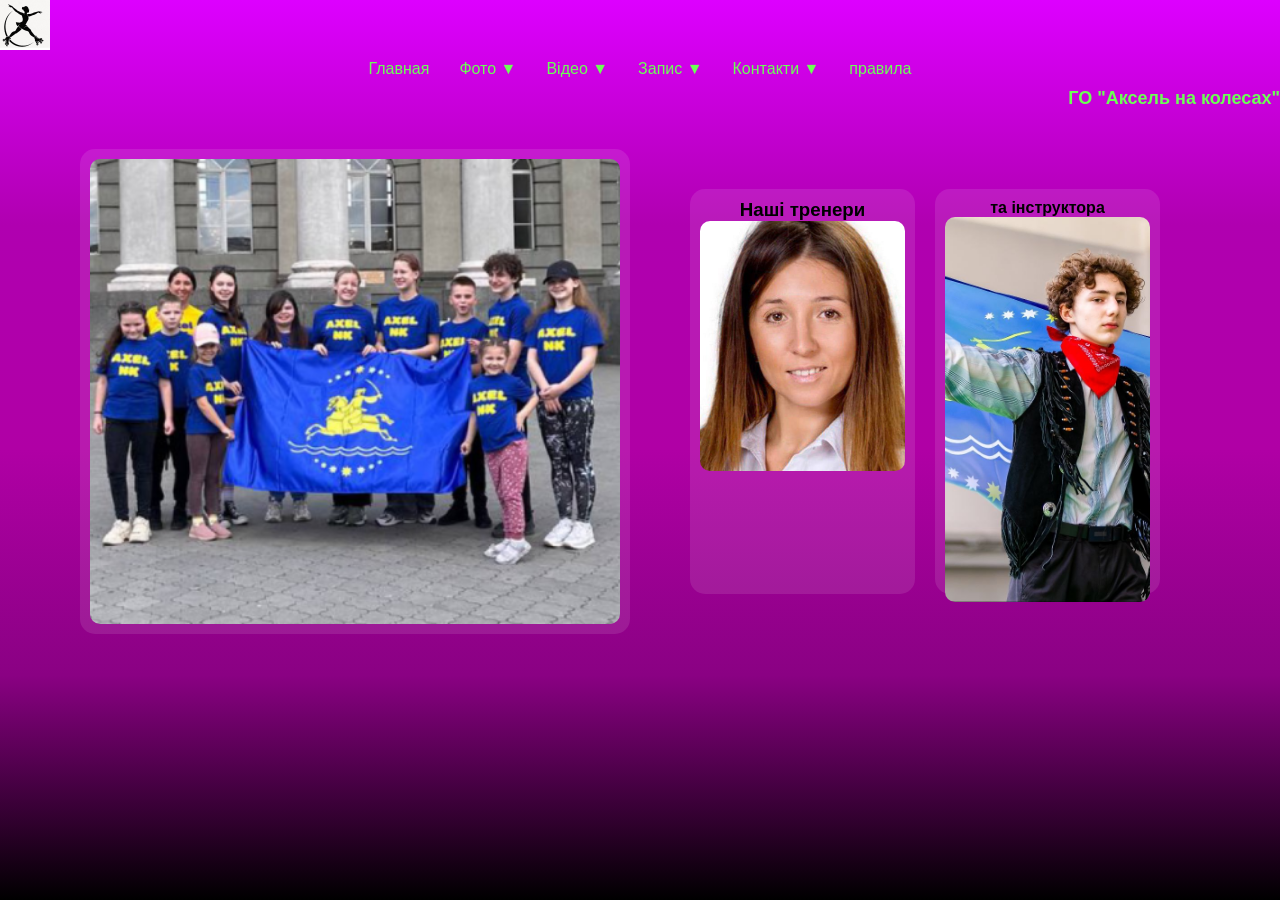
==== index.html @ a1e37feb "first commit" ====
<!doctype html>
<html lang="en">
  <head>
    <meta charset="UTF-8" />
    <meta name="viewport" content="width=device-width, initial-scale=1.0" />
    <title>Axel_NK</title>
    <link rel="stylesheet" href="style.css" />
  </head>
  <body>
    <nav id="menu1" class="navbar">
      <input type="checkbox" name="" id="menu-toggle">
      <label class="burger_icon" for="menu-toggle">
      <span class="burger_line"></span>
      <span class="burger_line"></span>
      <span class="burger_line"></span>
      </label>
      <div class="nav-brand">
        <a href="#"><img class="ank" src="ANK.png" alt="logo" /></a>
      </div>



      <ul class="nav-main-menu">
        <li><a href="index.html">Главная</a></li>
       
        <li class="dropdown">
          <a href="#">Фото ▼</a>
          <ul class="submenu">
            <li><a href="foto.html">Змагання Чернівці 2026</a></li>
            <li><a href="jtvfivef.html">Змагання Житомир 2025</a></li>
                   <li><a href="cherntvfivef.html">Змагання Чернівці 2025</a></li>
            <li><a href="#">Змагання Тячів 2025</a></li>
          <li><a href="cherntvfourf.html">Чемпіонат України Чернівці 2024</a></li>
          <li><a href="v.html">Відпочинок</a></li>
          </ul>
        </li>

        <li class="dropdown">
          <a href="#">Відео ▼</a>
          <ul class="submenu">
            <li><a href="#">Змагання Чернівці 2026</a></li>
            <li><a href="#">Змагання Житомир 2025</a></li>
            <li><a href="#">Змагання Тячів 2025</a></li>
             <li><a href="#">Чемпіонат України Чернівці 2024</a></li>
          </ul>
        </li>

        <li class="dropdown">
          <a href="#">Запис ▼</a>
          <ul class="submenu">
            <li><a href="#">ГУГЛ ФОРМА</a></li>
          </ul>
        </li>

                       <li class="dropdown">
            <a href="#">Контакти ▼</a>
            <ul class="submenu">
                <li><a href="https://www.instagram.com/axelnk2020?igsh=eGdxM3pwMjM0dWdv">Інстаграм</a></li>
                <li><a href="+380666662317">+380666662317</a></li>
                <li><a href="axelnk@ukr.net">axelnk@ukr.net</a></li>
            </ul>
        </li>

        <li class="dropdown">
          <a href="rulers.html">правила</a>
          </ul>
        </li>
      </ul>

      <div class="nav-title">
        <h1 class="a">ГО "Аксель на колесах"</h1>
      </div>
    </nav>
    <!-- <nav id="menu2" class="navbar">
    <div class="nav-brand">
        <a href="#"></a>
    </div>

    <div class="menu-toggle" id="mobile-menu">
        <span class="bar"></span>
        <span class="bar"></span>
        <span class="bar"></span>
    </div>
      <div class="nav-brand">
        <a href="#"><img class="ank" src="ANK.png" alt="logo" /></a>
      </div>
    <ul class="nav-main-menu">
        <li><a href="index.html">Главная</a></li>
        <li class="dropdown">
          <a href="foto.html" target="_blank">Фото ▼</a>
          <ul class="submenu">
            <li><a href="#">Змагання Чернівці 2026</a></li>
            <li><a href="jtvfivef.html">Змагання Житомир 2025</a></li>
                   <li><a href="cherntvfivef.html">Змагання Чернівці 2025</a></li>
            <li><a href="#">Змагання Тячів 2025</a></li>
          <li><a href="cherntvfourf.html">Чемпіонат України Чернівці 2024</a></li>
          </ul>
        </li>
        <li class="dropdown">
          <a href="#">Відео ▼</a>
          <ul class="submenu">
            <li><a href="#">Змагання Чернівці 2026</a></li>
            <li><a href="#">Змагання Житомир 2025</a></li>
            <li><a href="#">Змагання Тячів 2025</a></li>
             <li><a href="#">Чемпіонат України Чернівці 2024</a></li>
          </ul>
        </li>
        <li class="dropdown">
          <a href="#">Запис ▼</a>
          <ul class="submenu">
            <li><a href="#">ГУГЛ ФОРМА</a></li>
          </ul>
        </li>
                       <li class="dropdown">
            <a href="#">Контакти ▼</a>
            <ul class="submenu">
                <li><a href="https://www.instagram.com/axelnk2020?igsh=eGdxM3pwMjM0dWdv">Інстаграм</a></li>
                <li><a href="+380666662317">+380666662317</a></li>
                <li><a href="axelnk@ukr.net">axelnk@ukr.net</a></li>
            </ul>
        </li>
        <li class="dropdown">
          <a href="rulers.html">правила</a>
          </ul>
        </li>
        </ul>
              <div class="nav-title">
        <h1 class="a">ГО "Аксель на колесах"</h1>
      </div>
</nav> -->
<div id="overlay" class="menu-overlay"></div>
    <div class="photo-collagef">
      <div class="collage-itemf">
        <img src="us.png" alt="" />
      </div>
      <div class="photo-collagef">
          <div class="collage-item">
            <h3>Наші тренери</h3>
            <img src="kata.jpg" alt="" />
          </div>
          <div class="collage-itemf">
            <h4>та інструктора</h4>
            <img src="I.jpg" alt="" />
          </div>
        </div>
      </div>
    <script src="script.js"></script>
  </body>
</html>
---- style.css ----
* {
  margin: 0;
  padding: 0;
  box-sizing: border-box;
}
#mobile-menu
#menu1 {
display: none !important;
}
body {
  background: linear-gradient(#dd00ff, #b000b0, #b000a5, #8a0183, #000);
  min-height: 100vh;
  font-family: Arial, sans-serif;
}
.burger_icon

/* ШАПКА: ТРИ БЛОКА */
.navbar {
  background-color: rgba(88, 0, 88, 0.7); /* Сделал чуть прозрачным для стиля */
  padding: 10px 40px;
  display: flex;
  justify-content: space-between; /* Расталкивает 3 блока: лево, центр, право */
  align-items: center; /* Центрирует всё по вертикали */
  position: relative;
  z-index: 1000;
}

/* ЛОГОТИП */
.nav-brand {
  flex: 1; /* Занимает равную долю, чтобы центр был точным */
}

.ank {
  height: 50px; /* Фиксированная высота для аккуратности */
  width: auto;
  display: block;
}

/* ЦЕНТРАЛЬНОЕ МЕНЮ */
.nav-main-menu {
  list-style: none;
  display: flex;
  gap: 30px;
  justify-content: center;
  flex: 2; /* Даем центру больше места */
}

.nav-main-menu > li {
  position: relative; /* Нужно для позиционирования подменю */
  padding: 10px 0;
}

.nav-main-menu a {
  color: rgb(108, 255, 85);
  text-decoration: none;
  font-size: 16px;
  transition: 0.3s;
}

.nav-main-menu a:hover {
  color: #656565;
}

/* НАЗВАНИЕ СПРАВА */
.nav-title {
  flex: 1;
  text-align: right;
}

.a {
  color: rgb(108, 255, 85);
  font-size: 18px;
  white-space: nowrap;
}

/* ВЫПАДАЮЩЕЕ МЕНЮ (DROPDOWN) */
.submenu {
  position: absolute;
  top: 100%; /* Появляется строго под родительским элементом */
  left: 50%;
  transform: translateX(-50%);
  background-color: #444;
  list-style: none;
  min-width: 150px;
  border-radius: 4px;
  display: none; /* Прячем по умолчанию */
  box-shadow: 0 8px 16px rgba(0, 0, 0, 0.3);
}

.submenu li {
  border-bottom: 1px solid #555;
}

.submenu li a {
  padding: 12px 20px;
  display: block;
  font-size: 14px;
}

/* Показываем меню при наведении */
.dropdown:hover .submenu {
  display: block;
}

.submenu li a:hover {
  background-color: #555;
  color: #00d4ff;
}
h1 {
  color: rgb(108, 255, 85);
  font-size: 45px;
  white-space: nowrap;
}
h2 {
  color: rgb(108, 255, 85);
  font-size: 30px;
  white-space: nowrap;
}
.photo-collagef {
display: grid;
grid-template-columns: repeat(2, 1fr);
gap: 20px;
padding: 40px;
max-width: 1200px;
margin: 0 auto;
}
.collage-itemf {
    background: rgba(255, 255, 255, 0.1); /* Легкий фон для карточки */
    padding: 10px;
    border-radius: 15px;
    text-align: center;
    transition: 0.3s;
}

.collage-itemf img {
    width: 100%;      /* Фото занимает всю ширину колонки */
    height: 100%;    /* Фиксированная высота для ровности */
    object-fit: cover; /* Обрезает фото, чтобы оно не искажалось */
    border-radius: 10px;
}

.photo-collage {
    display: grid;
    /* Создаем 3 колонки равной ширины */
    grid-template-columns: repeat(3, 1fr); 
    /* Расстояние между фото */
    gap: 20px; 
    padding: 40px;
    max-width: 1200px;
    margin: 0 auto; /* Центрируем весь коллаж на странице */
}

.collage-item {
    background: rgba(255, 255, 255, 0.1); /* Легкий фон для карточки */
    padding: 10px;
    border-radius: 15px;
    text-align: center;
    transition: 0.3s;
}

.collage-item img {
    width: 100%;      /* Фото занимает всю ширину колонки */
    height: 250px;    /* Фиксированная высота для ровности */
    object-fit: cover; /* Обрезает фото, чтобы оно не искажалось */
    border-radius: 10px;
}

.collage-item p {
    color: white;
    margin-top: 10px;
    font-weight: bold;
}

/* Эффект при наведении на всю карточку */
.collage-item:hover {
    transform: translateY(-10px); /* Карточка приподнимается */
    background: rgba(255, 255, 255, 0.2);
}
.big-photo {
    grid-column: span 2; /* Занимает 2 колонки из 3 */
    grid-row: span 2;    /* Занимает 2 ряда в высоту */
}
@media (max-width: 768px) {
    .photo-collage {
        grid-template-columns: repeat(1, 1fr); /* На телефоне всё в одну колонку */
    }
}

.burger_icon{
  display: none;
cursor: pointer;
  position: relative;
 
width: 30px;
height: 30px;
margin: 0;
padding: 0;
z-index: 101;
}
.burger_line{
display: block;
width: 100%;
height: 3px;
margin: 0;
z-index: 101;
margin-top: 5px;
background: #000;
border-radius: 2px;
transition: all 0.3s;
}









/* Правила для планшетов и телефонов (экран меньше 768px) */

    /* Кнопка-бургер становится видимой */

/* Стили для иконки бургера (скрыта на ПК) */
/* Показываем бургер только до 1000px */
#menu-toggle {
  display: none; /* Чтобы бургер был выше вылетающего меню */

}
/* АНИМАЦИЯ БУРГЕРА В КРЕСТИК */
#menu-toggle:checked ~ .burger_icon .burger_line:nth-child(2) { opacity: 0; }
#menu-toggle:checked ~ .burger_icon .burger_line:nth-child(1) { transform: translateY(5px) rotate(-45deg); }
#menu-toggle:checked ~ .burger_icon .burger_line:nth-child(3) { transform: translateY(-12px) rotate(45deg); }
/* ВСЁ ДЛЯ ЭКРАНОВ МЕНЬШЕ 1000px */
@media (max-width: 768px) {
  .ank {
position: fixed;
display: flex;
flex-direction: column;
justify-content: start;
  }
  .nav-title{
display: flex;
justify-content: end;
flex-direction: row;
  }
.submenu{
  position: static;
  width: 100%;
  left: 0 !important;
  padding: 0;
  margin: 0;
min-height: 0;
overflow: hidden;
width: 100%;

border-radius: 15px;
transition: max-height 0.4s ease-out;
background-color: rgba(0, 0, 0, 0.2);
box-shadow: none;
}

.dropdown.open > .submenu{
max-height: 1000px;
}

.submenu li {
  border: none;
  padding-left: 20px; 
  }

  .burger_icon{
  display: block;
}  

.nav-main-menu{
  flex-direction: column;
position: fixed;
padding: 50px;
top: 0;
left: 0;
width: 50%;
height: 100%;
background-color: rgba(67, 66, 66, 0.774);
z-index: 100;
align-items: center;
justify-content: flex-start;
margin-top: 50px;
}

.collage-item img{
    width: 100% !important;
    height: 100px !important;
} 

#menu-toggle:checked ~ .nav-main-menu{
  display: flex;
}
}
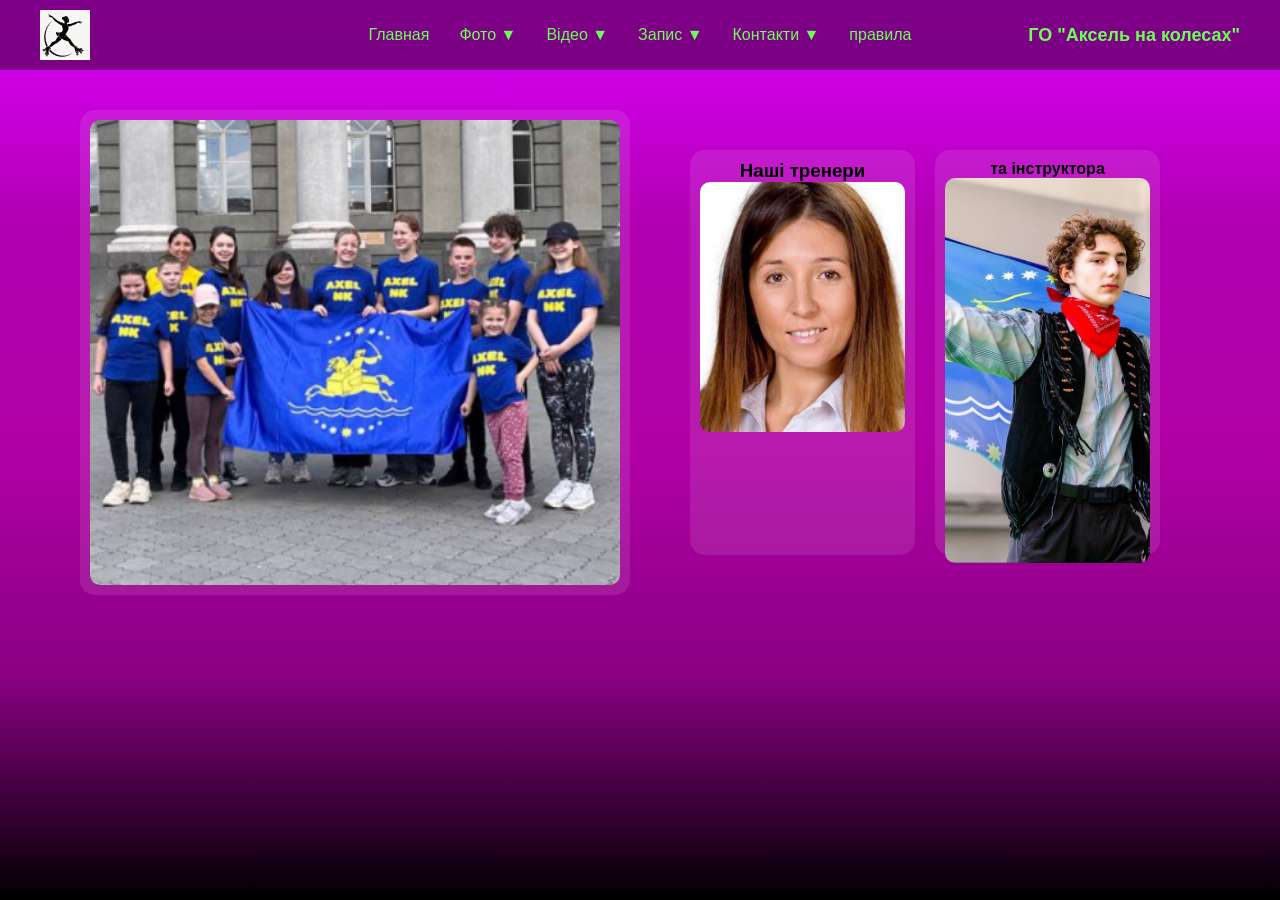
==== commit b933d615: "first commit" ====
--- a/index.html
+++ b/index.html
@@ -8,62 +8,66 @@
   </head>
   <body>
     <nav id="menu1" class="navbar">
-      <input type="checkbox" name="" id="menu-toggle">
+      <input type="checkbox" name="" id="menu-toggle" />
       <label class="burger_icon" for="menu-toggle">
-      <span class="burger_line"></span>
-      <span class="burger_line"></span>
-      <span class="burger_line"></span>
+        <span class="burger_line"></span>
+        <span class="burger_line"></span>
+        <span class="burger_line"></span>
       </label>
       <div class="nav-brand">
         <a href="#"><img class="ank" src="ANK.png" alt="logo" /></a>
       </div>
 
-
-
       <ul class="nav-main-menu">
         <li><a href="index.html">Главная</a></li>
-       
+
         <li class="dropdown">
-          <a href="#">Фото ▼</a>
+          <a>Фото ▼</a>
           <ul class="submenu">
             <li><a href="foto.html">Змагання Чернівці 2026</a></li>
             <li><a href="jtvfivef.html">Змагання Житомир 2025</a></li>
-                   <li><a href="cherntvfivef.html">Змагання Чернівці 2025</a></li>
+            <li><a href="cherntvfivef.html">Змагання Чернівці 2025</a></li>
             <li><a href="#">Змагання Тячів 2025</a></li>
-          <li><a href="cherntvfourf.html">Чемпіонат України Чернівці 2024</a></li>
-          <li><a href="v.html">Відпочинок</a></li>
+            <li>
+              <a href="cherntvfourf.html">Чемпіонат України Чернівці 2024</a>
+            </li>
+            <li><a href="v.html">Відпочинок</a></li>
           </ul>
         </li>
 
         <li class="dropdown">
-          <a href="#">Відео ▼</a>
+          <a>Відео ▼</a>
           <ul class="submenu">
             <li><a href="#">Змагання Чернівці 2026</a></li>
             <li><a href="#">Змагання Житомир 2025</a></li>
             <li><a href="#">Змагання Тячів 2025</a></li>
-             <li><a href="#">Чемпіонат України Чернівці 2024</a></li>
+            <li><a href="#">Чемпіонат України Чернівці 2024</a></li>
           </ul>
         </li>
 
         <li class="dropdown">
-          <a href="#">Запис ▼</a>
+          <a>Запис ▼</a>
           <ul class="submenu">
             <li><a href="#">ГУГЛ ФОРМА</a></li>
           </ul>
         </li>
 
-                       <li class="dropdown">
-            <a href="#">Контакти ▼</a>
-            <ul class="submenu">
-                <li><a href="https://www.instagram.com/axelnk2020?igsh=eGdxM3pwMjM0dWdv">Інстаграм</a></li>
-                <li><a href="+380666662317">+380666662317</a></li>
-                <li><a href="axelnk@ukr.net">axelnk@ukr.net</a></li>
-            </ul>
+        <li class="dropdown">
+          <a>Контакти ▼</a>
+          <ul class="submenu">
+            <li>
+              <a
+                href="https://www.instagram.com/axelnk2020?igsh=eGdxM3pwMjM0dWdv"
+                >Інстаграм</a
+              >
+            </li>
+            <li><a href="+380666662317">+380666662317</a></li>
+            <li><a href="axelnk@ukr.net">axelnk@ukr.net</a></li>
+          </ul>
         </li>
 
         <li class="dropdown">
           <a href="rulers.html">правила</a>
-          </ul>
         </li>
       </ul>
 
@@ -128,22 +132,22 @@
         <h1 class="a">ГО "Аксель на колесах"</h1>
       </div>
 </nav> -->
-<div id="overlay" class="menu-overlay"></div>
+    <div id="overlay" class="menu-overlay"></div>
     <div class="photo-collagef">
       <div class="collage-itemf">
         <img src="us.png" alt="" />
       </div>
       <div class="photo-collagef">
-          <div class="collage-item">
-            <h3>Наші тренери</h3>
-            <img src="kata.jpg" alt="" />
-          </div>
-          <div class="collage-itemf">
-            <h4>та інструктора</h4>
-            <img src="I.jpg" alt="" />
-          </div>
+        <div class="collage-item">
+          <h3>Наші тренери</h3>
+          <img src="kata.jpg" alt="" />
+        </div>
+        <div class="collage-itemf">
+          <h4>та інструктора</h4>
+          <img src="I.jpg" alt="" />
         </div>
       </div>
+    </div>
     <script src="script.js"></script>
   </body>
 </html>
--- a/style.css
+++ b/style.css
@@ -3,17 +3,14 @@
   padding: 0;
   box-sizing: border-box;
 }
-#mobile-menu
-#menu1 {
-display: none !important;
+#mobile-menu #menu1 {
+  display: none !important;
 }
 body {
   background: linear-gradient(#dd00ff, #b000b0, #b000a5, #8a0183, #000);
   min-height: 100vh;
   font-family: Arial, sans-serif;
 }
-.burger_icon
-
 /* ШАПКА: ТРИ БЛОКА */
 .navbar {
   background-color: rgba(88, 0, 88, 0.7); /* Сделал чуть прозрачным для стиля */
@@ -117,183 +114,204 @@
   white-space: nowrap;
 }
 .photo-collagef {
-display: grid;
-grid-template-columns: repeat(2, 1fr);
-gap: 20px;
-padding: 40px;
-max-width: 1200px;
-margin: 0 auto;
+  display: grid;
+  grid-template-columns: repeat(2, 1fr);
+  gap: 20px;
+  padding: 40px;
+  max-width: 1200px;
+  margin: 0 auto;
 }
 .collage-itemf {
-    background: rgba(255, 255, 255, 0.1); /* Легкий фон для карточки */
-    padding: 10px;
-    border-radius: 15px;
-    text-align: center;
-    transition: 0.3s;
+  background: rgba(255, 255, 255, 0.1); /* Легкий фон для карточки */
+  padding: 10px;
+  border-radius: 15px;
+  text-align: center;
+  transition: 0.3s;
 }
 
 .collage-itemf img {
-    width: 100%;      /* Фото занимает всю ширину колонки */
-    height: 100%;    /* Фиксированная высота для ровности */
-    object-fit: cover; /* Обрезает фото, чтобы оно не искажалось */
-    border-radius: 10px;
+  width: 100%; /* Фото занимает всю ширину колонки */
+  height: 100%; /* Фиксированная высота для ровности */
+  object-fit: cover; /* Обрезает фото, чтобы оно не искажалось */
+  border-radius: 10px;
 }
 
 .photo-collage {
-    display: grid;
-    /* Создаем 3 колонки равной ширины */
-    grid-template-columns: repeat(3, 1fr); 
-    /* Расстояние между фото */
-    gap: 20px; 
-    padding: 40px;
-    max-width: 1200px;
-    margin: 0 auto; /* Центрируем весь коллаж на странице */
+  display: grid;
+  /* Создаем 3 колонки равной ширины */
+  grid-template-columns: repeat(3, 1fr);
+  /* Расстояние между фото */
+  gap: 20px;
+  padding: 40px;
+  max-width: 1200px;
+  margin: 0 auto; /* Центрируем весь коллаж на странице */
 }
 
 .collage-item {
-    background: rgba(255, 255, 255, 0.1); /* Легкий фон для карточки */
-    padding: 10px;
-    border-radius: 15px;
-    text-align: center;
-    transition: 0.3s;
+  background: rgba(255, 255, 255, 0.1); /* Легкий фон для карточки */
+  padding: 10px;
+  border-radius: 15px;
+  text-align: center;
+  transition: 0.3s;
 }
 
 .collage-item img {
-    width: 100%;      /* Фото занимает всю ширину колонки */
-    height: 250px;    /* Фиксированная высота для ровности */
-    object-fit: cover; /* Обрезает фото, чтобы оно не искажалось */
-    border-radius: 10px;
+  width: 100%; /* Фото занимает всю ширину колонки */
+  height: 250px; /* Фиксированная высота для ровности */
+  object-fit: cover; /* Обрезает фото, чтобы оно не искажалось */
+  border-radius: 10px;
 }
 
 .collage-item p {
-    color: white;
-    margin-top: 10px;
-    font-weight: bold;
+  color: white;
+  margin-top: 10px;
+  font-weight: bold;
 }
 
 /* Эффект при наведении на всю карточку */
 .collage-item:hover {
-    transform: translateY(-10px); /* Карточка приподнимается */
-    background: rgba(255, 255, 255, 0.2);
+  transform: translateY(-10px); /* Карточка приподнимается */
+  background: rgba(255, 255, 255, 0.2);
 }
 .big-photo {
-    grid-column: span 2; /* Занимает 2 колонки из 3 */
-    grid-row: span 2;    /* Занимает 2 ряда в высоту */
+  grid-column: span 2; /* Занимает 2 колонки из 3 */
+  grid-row: span 2; /* Занимает 2 ряда в высоту */
 }
 @media (max-width: 768px) {
-    .photo-collage {
-        grid-template-columns: repeat(1, 1fr); /* На телефоне всё в одну колонку */
-    }
-}
-
-.burger_icon{
+  .photo-collage {
+    grid-template-columns: repeat(1, 1fr); /* На телефоне всё в одну колонку */
+  }
+}
+
+.burger_icon {
   display: none;
-cursor: pointer;
+  cursor: pointer;
   position: relative;
- 
-width: 30px;
-height: 30px;
-margin: 0;
-padding: 0;
-z-index: 101;
-}
-.burger_line{
-display: block;
-width: 100%;
-height: 3px;
-margin: 0;
-z-index: 101;
-margin-top: 5px;
-background: #000;
-border-radius: 2px;
-transition: all 0.3s;
-}
-
-
-
-
-
-
-
-
+
+  width: 30px;
+  height: 30px;
+  margin: 0;
+  padding: 0;
+  z-index: 101;
+}
+.burger_line {
+  display: block;
+  width: 100%;
+  height: 3px;
+  margin: 0;
+  z-index: 101;
+  margin-top: 5px;
+  background: #000;
+  border-radius: 2px;
+  transition: all 0.3s;
+}
 
 /* Правила для планшетов и телефонов (экран меньше 768px) */
 
-    /* Кнопка-бургер становится видимой */
+/* Кнопка-бургер становится видимой */
 
 /* Стили для иконки бургера (скрыта на ПК) */
 /* Показываем бургер только до 1000px */
 #menu-toggle {
   display: none; /* Чтобы бургер был выше вылетающего меню */
-
 }
 /* АНИМАЦИЯ БУРГЕРА В КРЕСТИК */
-#menu-toggle:checked ~ .burger_icon .burger_line:nth-child(2) { opacity: 0; }
-#menu-toggle:checked ~ .burger_icon .burger_line:nth-child(1) { transform: translateY(5px) rotate(-45deg); }
-#menu-toggle:checked ~ .burger_icon .burger_line:nth-child(3) { transform: translateY(-12px) rotate(45deg); }
+#menu-toggle:checked ~ .burger_icon .burger_line:nth-child(2) {
+  opacity: 0;
+}
+#menu-toggle:checked ~ .burger_icon .burger_line:nth-child(1) {
+  transform: translateY(5px) rotate(-45deg);
+}
+#menu-toggle:checked ~ .burger_icon .burger_line:nth-child(3) {
+  transform: translateY(-12px) rotate(45deg);
+}
 /* ВСЁ ДЛЯ ЭКРАНОВ МЕНЬШЕ 1000px */
 @media (max-width: 768px) {
   .ank {
-position: fixed;
-display: flex;
-flex-direction: column;
-justify-content: start;
-  }
-  .nav-title{
-display: flex;
-justify-content: end;
-flex-direction: row;
-  }
-.submenu{
-  position: static;
-  width: 100%;
-  left: 0 !important;
-  padding: 0;
-  margin: 0;
-min-height: 0;
-overflow: hidden;
-width: 100%;
-
-border-radius: 15px;
-transition: max-height 0.4s ease-out;
-background-color: rgba(0, 0, 0, 0.2);
-box-shadow: none;
-}
-
-.dropdown.open > .submenu{
-max-height: 1000px;
-}
-
-.submenu li {
-  border: none;
-  padding-left: 20px; 
-  }
-
-  .burger_icon{
-  display: block;
-}  
-
-.nav-main-menu{
-  flex-direction: column;
-position: fixed;
-padding: 50px;
-top: 0;
-left: 0;
-width: 50%;
-height: 100%;
-background-color: rgba(67, 66, 66, 0.774);
-z-index: 100;
-align-items: center;
-justify-content: flex-start;
-margin-top: 50px;
-}
-
-.collage-item img{
+    position: relative;
+    display: flex;
+    flex-direction: column;
+    justify-content: center;
+  }
+  .nav-brand {
+    width: 50%;
+    display: flex;
+    justify-content: center;
+    align-items: center;
+    flex-basis: 100%;
+  }
+  .nav-brand a {
+    display: flex;
+    justify-content: center;
+    align-items: center;
+  }
+
+  .nav-title {
+    display: flex;
+    justify-content: center;
+    flex-direction: row;
+  }
+
+  .navbar {
+    display: flex;
+    flex-wrap: wrap;
+    align-items: center;
+  }
+
+  .a {
+    position: relative;
+  }
+  .submenu {
+    /* position: relative; */
+    overflow: hidden;
+    width: 100%;
+    border-radius: 15px;
+    background-color: rgba(0, 0, 0, 0.2);
+    box-shadow: none;
+    height: 0px;
+  }
+
+  .dropdown.open > .submenu {
+    height: auto;
+  }
+
+  .submenu li {
+    border: none;
+    padding-left: 20px;
+  }
+
+  .burger_icon {
+    display: block;
+    left: 20px;
+    position: absolute;
+  }
+
+  .nav {
+    display: flex;
+  }
+
+  .nav-main-menu {
+    flex-direction: column;
+    position: fixed;
+    padding: 50px;
+    top: 0;
+    left: 0;
+    width: 100%;
+    height: 100%;
+    background-color: rgba(67, 66, 66, 0.774);
+    z-index: 100;
+    align-items: center;
+    justify-content: flex-start;
+    margin-top: 50px;
+    display: none;
+  }
+
+  .collage-item img {
     width: 100% !important;
     height: 100px !important;
-} 
-
-#menu-toggle:checked ~ .nav-main-menu{
-  display: flex;
-}
-}+  }
+
+  #menu-toggle:checked ~ .nav-main-menu {
+    display: flex;
+  }
+}
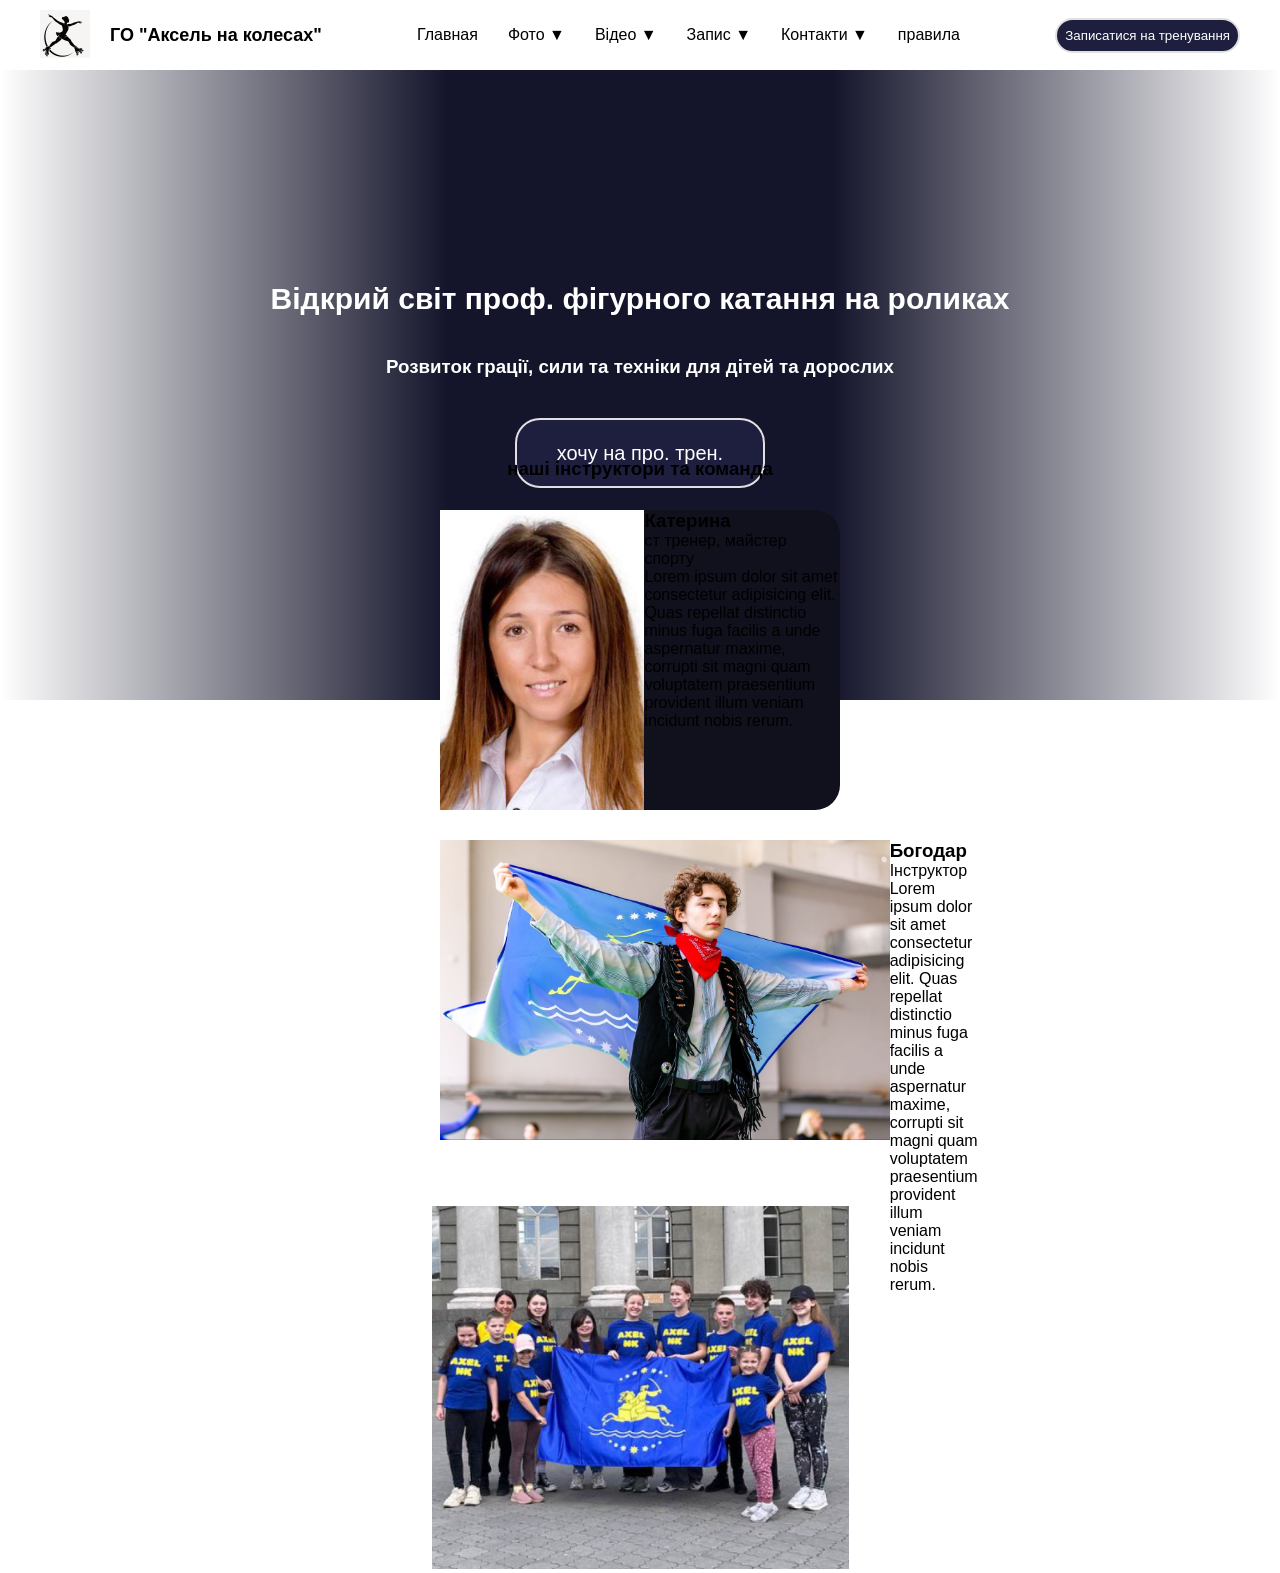
==== commit 0a011d0c: "upd v" ====
--- a/index.html
+++ b/index.html
@@ -17,7 +17,9 @@
       <div class="nav-brand">
         <a href="#"><img class="ank" src="ANK.png" alt="logo" /></a>
       </div>
-
+      <div class="nav-title">
+        <h1 class="a">ГО "Аксель на колесах"</h1>
+      </div>
       <ul class="nav-main-menu">
         <li><a href="index.html">Главная</a></li>
 
@@ -70,84 +72,65 @@
           <a href="rulers.html">правила</a>
         </li>
       </ul>
-
-      <div class="nav-title">
-        <h1 class="a">ГО "Аксель на колесах"</h1>
-      </div>
+      <button class="register btn">Записатися на тренування</button>
     </nav>
-    <!-- <nav id="menu2" class="navbar">
-    <div class="nav-brand">
-        <a href="#"></a>
-    </div>
-
-    <div class="menu-toggle" id="mobile-menu">
-        <span class="bar"></span>
-        <span class="bar"></span>
-        <span class="bar"></span>
-    </div>
-      <div class="nav-brand">
-        <a href="#"><img class="ank" src="ANK.png" alt="logo" /></a>
-      </div>
-    <ul class="nav-main-menu">
-        <li><a href="index.html">Главная</a></li>
-        <li class="dropdown">
-          <a href="foto.html" target="_blank">Фото ▼</a>
-          <ul class="submenu">
-            <li><a href="#">Змагання Чернівці 2026</a></li>
-            <li><a href="jtvfivef.html">Змагання Житомир 2025</a></li>
-                   <li><a href="cherntvfivef.html">Змагання Чернівці 2025</a></li>
-            <li><a href="#">Змагання Тячів 2025</a></li>
-          <li><a href="cherntvfourf.html">Чемпіонат України Чернівці 2024</a></li>
-          </ul>
-        </li>
-        <li class="dropdown">
-          <a href="#">Відео ▼</a>
-          <ul class="submenu">
-            <li><a href="#">Змагання Чернівці 2026</a></li>
-            <li><a href="#">Змагання Житомир 2025</a></li>
-            <li><a href="#">Змагання Тячів 2025</a></li>
-             <li><a href="#">Чемпіонат України Чернівці 2024</a></li>
-          </ul>
-        </li>
-        <li class="dropdown">
-          <a href="#">Запис ▼</a>
-          <ul class="submenu">
-            <li><a href="#">ГУГЛ ФОРМА</a></li>
-          </ul>
-        </li>
-                       <li class="dropdown">
-            <a href="#">Контакти ▼</a>
-            <ul class="submenu">
-                <li><a href="https://www.instagram.com/axelnk2020?igsh=eGdxM3pwMjM0dWdv">Інстаграм</a></li>
-                <li><a href="+380666662317">+380666662317</a></li>
-                <li><a href="axelnk@ukr.net">axelnk@ukr.net</a></li>
-            </ul>
-        </li>
-        <li class="dropdown">
-          <a href="rulers.html">правила</a>
-          </ul>
-        </li>
-        </ul>
-              <div class="nav-title">
-        <h1 class="a">ГО "Аксель на колесах"</h1>
-      </div>
-</nav> -->
     <div id="overlay" class="menu-overlay"></div>
-    <div class="photo-collagef">
-      <div class="collage-itemf">
-        <img src="us.png" alt="" />
-      </div>
-      <div class="photo-collagef">
-        <div class="collage-item">
-          <h3>Наші тренери</h3>
+    <section class="buner">
+      <h2>Відкрий світ проф. фігурного катання на роликах</h2>
+      <h3>Розвиток грації, сили та техніки для дітей та дорослих</h3>
+      <button class="register btn-primary btn">хочу на про. трен.</button>
+    </section>
+    <section class="coaches">
+      <h3>наші інструктори та команда</h3>
+      <div class="card-group">
+        <div class="card">
           <img src="kata.jpg" alt="" />
+          <div class="coach-info">
+            <h3 class="cn">Катерина</h3>
+            <p class="cl">ст тренер, майстер спорту</p>
+            <p class="cd">
+              Lorem ipsum dolor sit amet consectetur adipisicing elit. Quas
+              repellat distinctio minus fuga facilis a unde aspernatur maxime,
+              corrupti sit magni quam voluptatem praesentium provident illum
+              veniam incidunt nobis rerum.
+            </p>
+          </div>
         </div>
-        <div class="collage-itemf">
-          <h4>та інструктора</h4>
+        <div class="card">
           <img src="I.jpg" alt="" />
+          <div class="coach-info">
+            <h3 class="cn">Богодар</h3>
+            <p class="cl">Інструктор</p>
+            <p class="cd">
+              Lorem ipsum dolor sit amet consectetur adipisicing elit. Quas
+              repellat distinctio minus fuga facilis a unde aspernatur maxime,
+              corrupti sit magni quam voluptatem praesentium provident illum
+              veniam incidunt nobis rerum.
+            </p>
+          </div>
         </div>
       </div>
-    </div>
+      <section class="ah">
+        <div class="ah-info">
+          <div class="ah-group">
+            <div class="ex achi">
+              <img src="" alt="" />
+              <span></span>
+              <span></span>
+            </div>
+            <div class="students achi">
+              <img src="" alt="" />
+              <span></span>
+              <span></span>
+            </div>
+          </div>
+          <div class="foto-group">
+            <img src="us.png" alt="" />
+          </div>
+        </div>
+      </section>
+    </section>
+    <footer></footer>
     <script src="script.js"></script>
   </body>
 </html>
--- a/style.css
+++ b/style.css
@@ -1,3 +1,24 @@
+:root {
+  /* --- Акцентні кольори (Бренд) --- */
+  --primary-purple: #9c27b0; /* Колір кнопки "ХОЧУ НА ПРОБНЕ ЗАНЯТТЯ!" */
+  --secondary-navy: #1e1e3f; /* Темно-синій для кнопок у хедері, карток тренерів та футера */
+  --accent-gold: #c5a059; /* Золотистий для іконок досягнень та рамки головної кнопки */
+
+  /* --- Фонові кольори --- */
+  --bg-white: #ffffff; /* Основний фон сторінки та карток послуг */
+  --bg-footer: #14142b; /* Глибокий темний колір для футера */
+  --bg-card-light: #f9f9f9; /* Світлий фон для блоків або підкладок */
+
+  /* --- Кольори тексту --- */
+  --text-dark: #000000; /* Основні заголовки ("Наші інструктори", "Програми") */
+  --text-muted: #4a4a4a; /* Колір для описів та допоміжного тексту */
+  --text-light: #ffffff; /* Білий текст для кнопок та темних плашок */
+
+  /* --- Межі та тіні --- */
+  --border-light: #e0e0e0; /* Колір рамок карток послуг */
+  --shadow-soft: 0 10px 30px rgba(0, 0, 0, 0.08); /* М'яка тінь для об'ємності карток */
+}
+
 * {
   margin: 0;
   padding: 0;
@@ -7,13 +28,13 @@
   display: none !important;
 }
 body {
-  background: linear-gradient(#dd00ff, #b000b0, #b000a5, #8a0183, #000);
+  background: var(--bg-white);
   min-height: 100vh;
   font-family: Arial, sans-serif;
 }
 /* ШАПКА: ТРИ БЛОКА */
 .navbar {
-  background-color: rgba(88, 0, 88, 0.7); /* Сделал чуть прозрачным для стиля */
+  background-color: var(--bg-white);
   padding: 10px 40px;
   display: flex;
   justify-content: space-between; /* Расталкивает 3 блока: лево, центр, право */
@@ -24,7 +45,7 @@
 
 /* ЛОГОТИП */
 .nav-brand {
-  flex: 1; /* Занимает равную долю, чтобы центр был точным */
+
 }
 
 .ank {
@@ -48,7 +69,7 @@
 }
 
 .nav-main-menu a {
-  color: rgb(108, 255, 85);
+  color: var(--text-dark);
   text-decoration: none;
   font-size: 16px;
   transition: 0.3s;
@@ -60,14 +81,53 @@
 
 /* НАЗВАНИЕ СПРАВА */
 .nav-title {
-  flex: 1;
-  text-align: right;
+  text-align: left;
+  margin-left: 20px;
 }
 
 .a {
-  color: rgb(108, 255, 85);
+  color: var(--text-dark);
   font-size: 18px;
   white-space: nowrap;
+}
+.btn{
+height: 35px;
+padding: 8px;
+border-radius: 25px;
+border:2px solid  var(--border-light);
+background: var(--secondary-navy);
+color: var(--text-light);
+cursor: pointer;
+transition: 0.3s;
+}
+.btn:hover{
+background: var(--primary-purple);
+}
+.btn:active{
+background: var(--secondary-navy);
+transform: scale(0.9);
+}
+.buner{
+background: #FFF;
+background: -webkit-linear-gradient(90deg, rgba(255, 255, 255, 0) 0%, rgba(20, 20, 43, 1) 35%, rgba(20, 20, 43, 1) 65%, rgba(255, 255, 255, 0) 100%);
+background: -moz-linear-gradient(90deg, rgba(255, 255, 255, 0) 0%, rgba(20, 20, 43, 1) 35%, rgba(20, 20, 43, 1) 65%, rgba(255, 255, 255, 0) 100%);
+background: linear-gradient(90deg, rgba(255, 255, 255, 0) 0%, rgba(20, 20, 43, 1) 35%, rgba(20, 20, 43, 1) 65%, rgba(255, 255, 255, 0) 100%);
+filter: progid:DXImageTransform.Microsoft.gradient(startColorstr="#FFFFFF", endColorstr="#FFFFFF", GradientType=1);
+display: flex;
+align-items: center;
+justify-content: center;
+flex-direction: column;
+height: 70vh;
+color: var(--text-light);
+}
+.buner > *{
+color: var(--text-light);
+margin: 20px;
+}
+.buner > .btn{
+height: 70px;
+width: 250px;
+font-size: 20px;
 }
 
 /* ВЫПАДАЮЩЕЕ МЕНЮ (DROPDOWN) */
@@ -104,38 +164,36 @@
   color: #00d4ff;
 }
 h1 {
-  color: rgb(108, 255, 85);
+  color: var(--text-dark);
   font-size: 45px;
   white-space: nowrap;
 }
 h2 {
-  color: rgb(108, 255, 85);
+  color: var(--text-dark);
   font-size: 30px;
   white-space: nowrap;
 }
-.photo-collagef {
-  display: grid;
-  grid-template-columns: repeat(2, 1fr);
-  gap: 20px;
-  padding: 40px;
-  max-width: 1200px;
-  margin: 0 auto;
-}
-.collage-itemf {
-  background: rgba(255, 255, 255, 0.1); /* Легкий фон для карточки */
-  padding: 10px;
-  border-radius: 15px;
-  text-align: center;
-  transition: 0.3s;
-}
-
-.collage-itemf img {
-  width: 100%; /* Фото занимает всю ширину колонки */
-  height: 100%; /* Фиксированная высота для ровности */
-  object-fit: cover; /* Обрезает фото, чтобы оно не искажалось */
-  border-radius: 10px;
-}
-
+section{
+  display: flex;
+flex-direction: column;
+justify-content: center;
+align-items: center;
+height: 70vh;
+}
+section.couthes img{
+  height: 400px;
+  width: 200px;
+}
+
+.card{
+display: flex;
+background: #10111d;
+border-radius: 25px;
+width: 400px;
+height: 300px;
+margin: 30px;
+
+}
 .photo-collage {
   display: grid;
   /* Создаем 3 колонки равной ширины */
@@ -262,17 +320,28 @@
     position: relative;
   }
   .submenu {
-    /* position: relative; */
+    position: relative;
     overflow: hidden;
     width: 100%;
     border-radius: 15px;
     background-color: rgba(0, 0, 0, 0.2);
     box-shadow: none;
     height: 0px;
-  }
-
+    transition: all 0.3s;
+  }
+  .dropdown.open {
+    display: flex;
+    width: 100%;
+    align-items: center;
+    flex-direction: column;
+    transition: all 0.3s;
+  }
   .dropdown.open > .submenu {
-    height: auto;
+    display: block;
+    height: 246px;
+    top: auto;
+    left: 0;
+    transform: translateX(0%);
   }
 
   .submenu li {
@@ -302,7 +371,7 @@
     z-index: 100;
     align-items: center;
     justify-content: flex-start;
-    margin-top: 50px;
+    margin-top: 90px;
     display: none;
   }
 
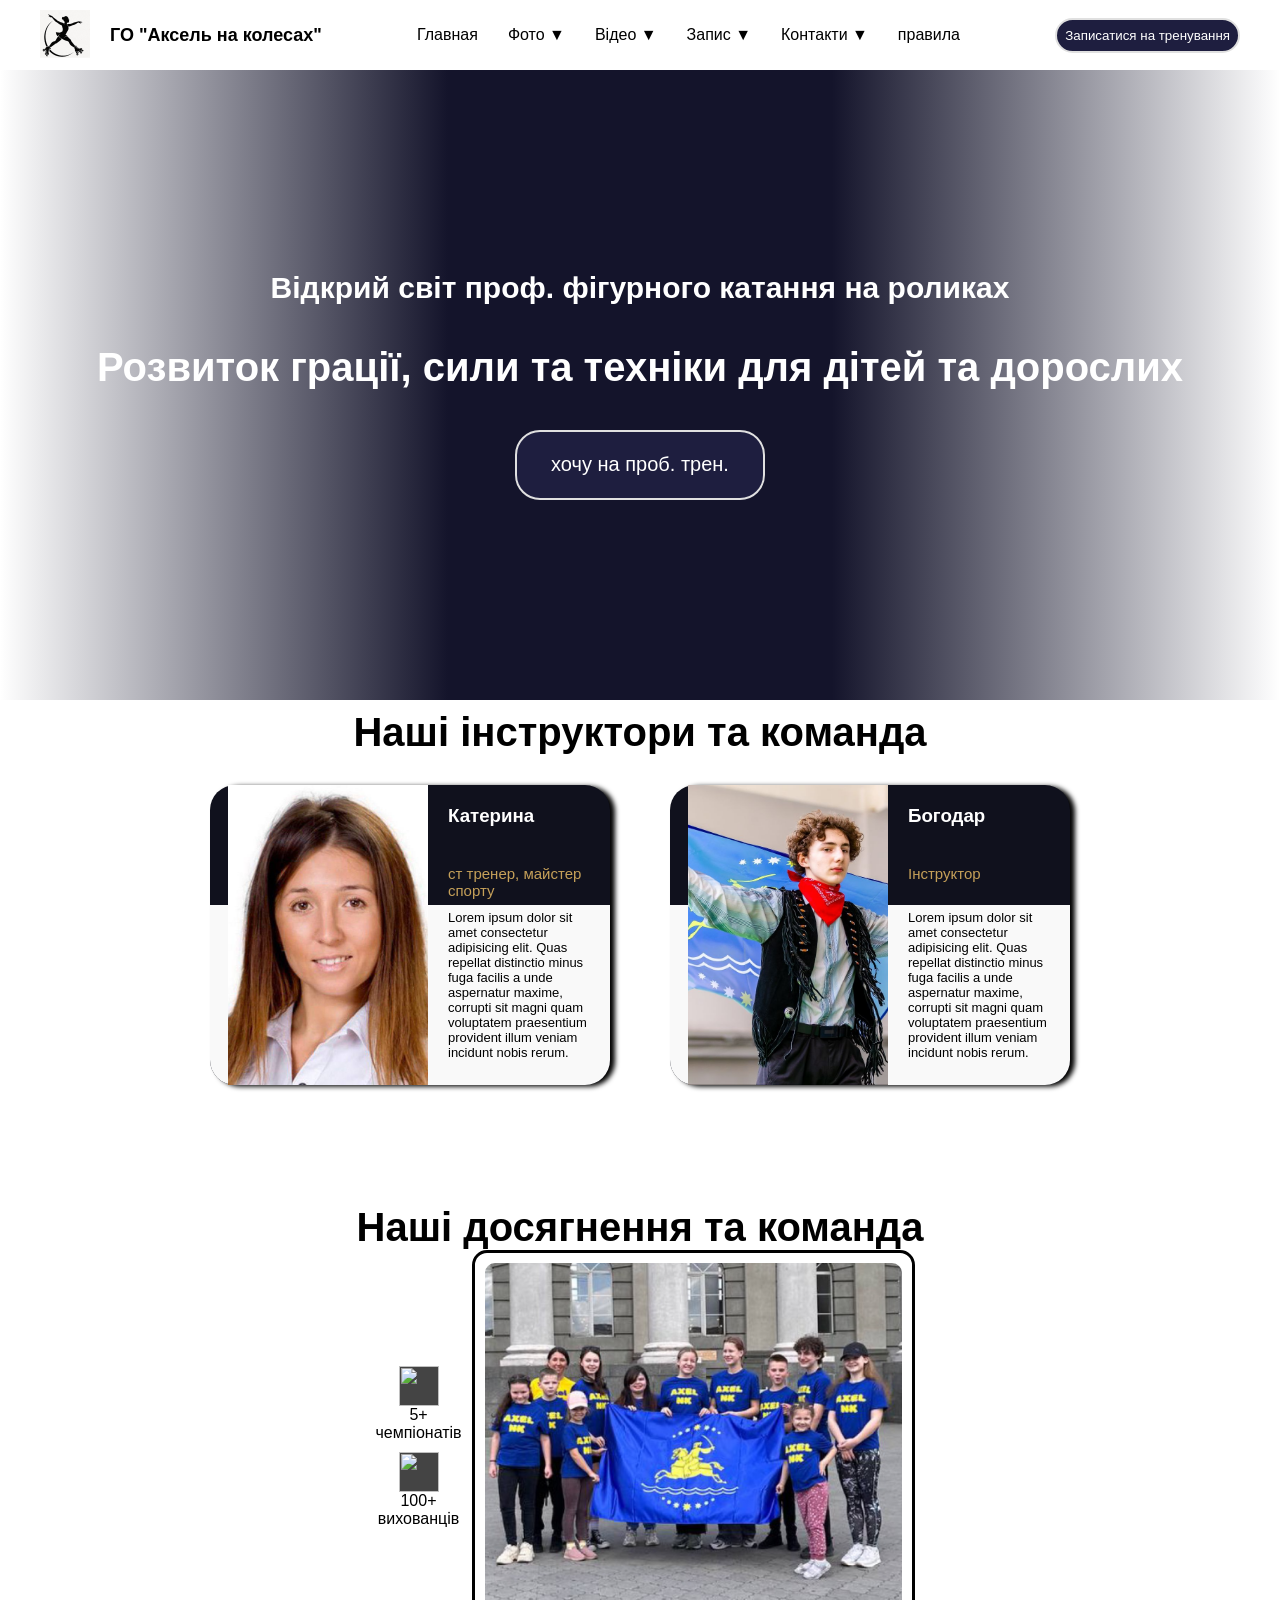
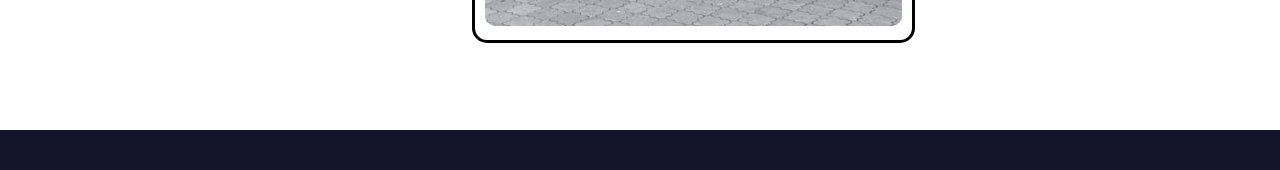
==== commit bd17086f: "upd 50% page" ====
--- a/index.html
+++ b/index.html
@@ -78,10 +78,10 @@
     <section class="buner">
       <h2>Відкрий світ проф. фігурного катання на роликах</h2>
       <h3>Розвиток грації, сили та техніки для дітей та дорослих</h3>
-      <button class="register btn-primary btn">хочу на про. трен.</button>
+      <button class="register btn-primary btn">хочу на проб. трен.</button>
     </section>
     <section class="coaches">
-      <h3>наші інструктори та команда</h3>
+      <h3>Наші інструктори та команда</h3>
       <div class="card-group">
         <div class="card">
           <img src="kata.jpg" alt="" />
@@ -110,25 +110,26 @@
           </div>
         </div>
       </div>
-      <section class="ah">
-        <div class="ah-info">
-          <div class="ah-group">
-            <div class="ex achi">
-              <img src="" alt="" />
-              <span></span>
-              <span></span>
-            </div>
-            <div class="students achi">
-              <img src="" alt="" />
-              <span></span>
-              <span></span>
-            </div>
+    </section>
+    <section class="ah">
+      <h3>Наші досягнення та команда</h3>
+      <div class="ah-info">
+        <div class="ah-group">
+          <div class="ex achi">
+            <img src="" alt="" />
+            <span>5+</span>
+            <span>чемпіонатів</span>
           </div>
-          <div class="foto-group">
-            <img src="us.png" alt="" />
+          <div class="students achi">
+            <img src="" alt="" />
+            <span>100+</span>
+            <span>вихованців</span>
           </div>
         </div>
-      </section>
+        <div class="foto-group">
+          <img src="us.png" alt="" />
+        </div>
+      </div>
     </section>
     <footer></footer>
     <script src="script.js"></script>
--- a/style.css
+++ b/style.css
@@ -45,7 +45,6 @@
 
 /* ЛОГОТИП */
 .nav-brand {
-
 }
 
 .ank {
@@ -90,44 +89,62 @@
   font-size: 18px;
   white-space: nowrap;
 }
-.btn{
-height: 35px;
-padding: 8px;
-border-radius: 25px;
-border:2px solid  var(--border-light);
-background: var(--secondary-navy);
-color: var(--text-light);
-cursor: pointer;
-transition: 0.3s;
-}
-.btn:hover{
-background: var(--primary-purple);
-}
-.btn:active{
-background: var(--secondary-navy);
-transform: scale(0.9);
-}
-.buner{
-background: #FFF;
-background: -webkit-linear-gradient(90deg, rgba(255, 255, 255, 0) 0%, rgba(20, 20, 43, 1) 35%, rgba(20, 20, 43, 1) 65%, rgba(255, 255, 255, 0) 100%);
-background: -moz-linear-gradient(90deg, rgba(255, 255, 255, 0) 0%, rgba(20, 20, 43, 1) 35%, rgba(20, 20, 43, 1) 65%, rgba(255, 255, 255, 0) 100%);
-background: linear-gradient(90deg, rgba(255, 255, 255, 0) 0%, rgba(20, 20, 43, 1) 35%, rgba(20, 20, 43, 1) 65%, rgba(255, 255, 255, 0) 100%);
-filter: progid:DXImageTransform.Microsoft.gradient(startColorstr="#FFFFFF", endColorstr="#FFFFFF", GradientType=1);
-display: flex;
-align-items: center;
-justify-content: center;
-flex-direction: column;
-height: 70vh;
-color: var(--text-light);
-}
-.buner > *{
-color: var(--text-light);
-margin: 20px;
-}
-.buner > .btn{
-height: 70px;
-width: 250px;
-font-size: 20px;
+.btn {
+  height: 35px;
+  padding: 8px;
+  border-radius: 25px;
+  border: 2px solid var(--border-light);
+  background: var(--secondary-navy);
+  color: var(--text-light);
+  cursor: pointer;
+  transition: 0.3s;
+}
+.btn:hover {
+  background: var(--primary-purple);
+}
+.btn:active {
+  background: var(--secondary-navy);
+  transform: scale(0.9);
+}
+.buner {
+  background: #fff;
+  background: -webkit-linear-gradient(
+    90deg,
+    rgba(255, 255, 255, 0) 0%,
+    rgba(20, 20, 43, 1) 35%,
+    rgba(20, 20, 43, 1) 65%,
+    rgba(255, 255, 255, 0) 100%
+  );
+  background: -moz-linear-gradient(
+    90deg,
+    rgba(255, 255, 255, 0) 0%,
+    rgba(20, 20, 43, 1) 35%,
+    rgba(20, 20, 43, 1) 65%,
+    rgba(255, 255, 255, 0) 100%
+  );
+  background: linear-gradient(
+    90deg,
+    rgba(255, 255, 255, 0) 0%,
+    rgba(20, 20, 43, 1) 35%,
+    rgba(20, 20, 43, 1) 65%,
+    rgba(255, 255, 255, 0) 100%
+  );
+  filter: progid:DXImageTransform.Microsoft.gradient(startColorstr="#FFFFFF", endColorstr="#FFFFFF", GradientType=1);
+  display: flex;
+  align-items: center;
+  justify-content: center;
+  flex-direction: column;
+  height: 70vh;
+  color: var(--text-light);
+}
+.buner > * {
+  color: var(--text-light);
+  margin: 20px;
+}
+.buner > .btn {
+  height: 70px;
+  width: 250px;
+  font-size: 20px;
 }
 
 /* ВЫПАДАЮЩЕЕ МЕНЮ (DROPDOWN) */
@@ -173,27 +190,117 @@
   font-size: 30px;
   white-space: nowrap;
 }
-section{
-  display: flex;
+section {
+  display: flex;
+  flex-direction: column;
+  align-items: center;
+  height: 55vh;
+}
+
+section > h3{
+  margin-top: 10px;
+  margin-bottom: 20px 20px;
+  font-size: 40px;
+}
+
+section .card > img {
+  height: 300px;
+  width: 200px;
+  object-fit: cover;
+  margin-left: 18px;
+  z-index: 1;
+}
+.card-group {
+  display: flex;
+}
+
+.card {
+  position: relative;
+  display: flex;
+  background: #10111d;
+  border-radius: 25px;
+  width: 400px;
+  height: 300px;
+  margin: 30px;
+  color: var(--text-light);
+  box-shadow: var(--text-dark) 5px 1.5px 5px;
+}
+
+.card::before{
+content: " ";
+position: absolute;
+width: 400px;
+height: 60%;
+border-radius: 0px 0px 25px 25px;
+background: var(--bg-card-light);
+top: 40%;
+z-index: 0;
+}
+.card > .coach-info {
+  z-index: 1;
+}
+
+.card > .coach-info > * {
+  padding: 10px;
+  margin: 10px;
+}
+
+.card > .coach-info > .cl{
+  position: absolute;
+  top: 20%;
+  color: var(--accent-gold);
+  font-size: 15px;
+}
+
+
+.card > .coach-info > .cd{
+color: var(--text-dark);
+  position: absolute;
+  top: 35%;
+  font-size: 13px;
+}
+
+
+.ah-info{
+display: flex;
+}
+
+.ah-info .ah-group  img{
+  background: #444;
+  width: 40px;
+  height: 40px;
+}
+.ah-group, .ah-group > *{
+display: flex;
 flex-direction: column;
-justify-content: center;
 align-items: center;
-height: 70vh;
-}
-section.couthes img{
-  height: 400px;
-  width: 200px;
-}
-
-.card{
-display: flex;
-background: #10111d;
-border-radius: 25px;
-width: 400px;
-height: 300px;
-margin: 30px;
-
-}
+padding: 5px;
+}
+.ah-group{
+  justify-content: center;
+}
+.studens{
+margin-top: 30%;
+margin-right: 20px;
+}
+.foto-group{
+padding: 5px;
+border-radius: 15px;
+border: 3.3px solid var(--text-dark);
+}
+.foto-group img{
+padding: 5px;
+border-radius: 15px;
+}
+
+footer {
+  background-color: var(--bg-footer);
+  color: var(--text-light);
+  text-align: center;
+  padding: 20px;
+  margin-top: 40px;
+}
+
 .photo-collage {
   display: grid;
   /* Создаем 3 колонки равной ширины */
